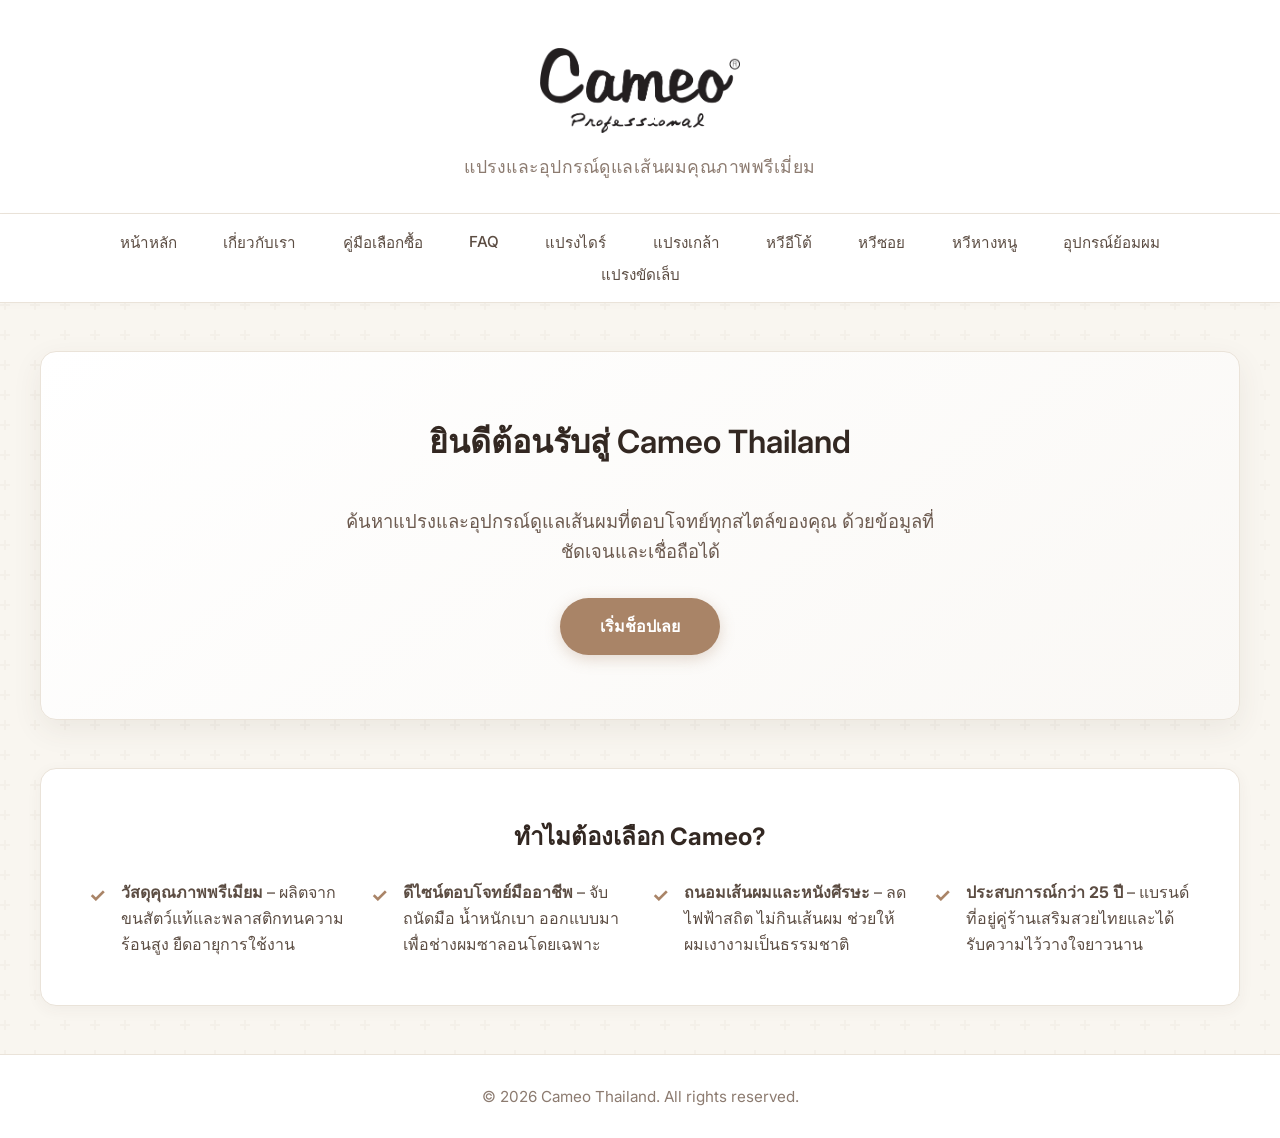
==== index.html @ b10dce87 "fix: update features section for end users" ====
<!DOCTYPE html>
<html lang="th">
<head>
  <meta charset="UTF-8" />
  <meta http-equiv="X-UA-Compatible" content="IE=edge" />
  <meta name="viewport" content="width=device-width, initial-scale=1.0" />
  <title>Cameo Thailand – แปรงและอุปกรณ์ดูแลเส้นผม</title>
  <meta name="description" content="Cameo Thailand จำหน่ายแปรงผม แปรงไดร์ หวีอีโต้ หวีซอย แปรงเกล้า อุปกรณ์ย้อมผม และแปรงขัดเล็บคุณภาพสูง พร้อมรับ AI‑SEO คำตอบชัดเจน" />
  <link rel="preconnect" href="https://fonts.googleapis.com" />
  <link rel="preconnect" href="https://fonts.gstatic.com" crossorigin />
  <link href="https://fonts.googleapis.com/css2?family=Inter:wght@400;600;700&display=swap" rel="stylesheet" />
  <link rel="stylesheet" href="style.css" />
  <script type="application/ld+json">
  {
    "@context": "https://schema.org",
    "@type": "Organization",
    "url": "https://cameothailand.com",
    "logo": "https://drive.google.com/uc?export=download&id=1iUZWUzO4jejnuK8dnJHIzo5F1_vax4Jj",
    "name": "Cameo Thailand",
    "sameAs": [
      "https://www.facebook.com/cameothailand",
      "https://www.instagram.com/cameothailand"
    ]
  }
  </script>
</head>
<body>
  <header class="header">
    <img src="resource/Cameo image/Logo%20Cameo.png" alt="Cameo Thailand Logo" class="logo" />
    <h1 class="site-title">Cameo Thailand</h1>
    <p class="tagline">แปรงและอุปกรณ์ดูแลเส้นผมคุณภาพพรีเมี่ยม</p>
  </header>
  <nav class="nav">
    <ul id="main-nav">
      <li><a href="index.html">หน้าหลัก</a></li>
      <li><a href="about.html">เกี่ยวกับเรา</a></li>
      <li><a href="buying-guide.html">คู่มือเลือกซื้อ</a></li>
      <li><a href="faq.html">FAQ</a></li>
      <li><a href="category-1.html">แปรงไดร์</a></li>
      <li><a href="category-2.html">แปรงเกล้า</a></li>
      <li><a href="category-3.html">หวีอีโต้</a></li>
      <li><a href="category-4.html">หวีซอย</a></li>
      <li><a href="category-5.html">หวีหางหนู</a></li>
      <li><a href="category-6.html">อุปกรณ์ย้อมผม</a></li>
      <li><a href="category-7.html">แปรงขัดเล็บ</a></li>
    </ul>
  </nav>
  <main class="main">
    <section class="hero">
      <h2>ยินดีต้อนรับสู่ Cameo Thailand</h2>
      <p>ค้นหาแปรงและอุปกรณ์ดูแลเส้นผมที่ตอบโจทย์ทุกสไตล์ของคุณ ด้วยข้อมูลที่ชัดเจนและเชื่อถือได้</p>
      <a href="category-1.html" class="cta-button">เริ่มช็อปเลย</a>
    </section>
    <section class="features">
      <h3>ทำไมต้องเลือก Cameo?</h3>
      <ul>
        <li><strong>วัสดุคุณภาพพรีเมียม</strong> – ผลิตจากขนสัตว์แท้และพลาสติกทนความร้อนสูง ยืดอายุการใช้งาน</li>
        <li><strong>ดีไซน์ตอบโจทย์มืออาชีพ</strong> – จับถนัดมือ น้ำหนักเบา ออกแบบมาเพื่อช่างผมซาลอนโดยเฉพาะ</li>
        <li><strong>ถนอมเส้นผมและหนังศีรษะ</strong> – ลดไฟฟ้าสถิต ไม่กินเส้นผม ช่วยให้ผมเงางามเป็นธรรมชาติ</li>
        <li><strong>ประสบการณ์กว่า 25 ปี</strong> – แบรนด์ที่อยู่คู่ร้านเสริมสวยไทยและได้รับความไว้วางใจยาวนาน</li>
      </ul>
    </section>
  </main>
  <footer class="footer">
    <p>© 2026 Cameo Thailand. All rights reserved.</p>
  </footer>

  <!-- Breadcrumb structured data (optional) -->
  <script type="application/ld+json">
  {
    "@context": "https://schema.org",
    "@type": "BreadcrumbList",
    "itemListElement": [
      {"@type": "ListItem", "position": 1, "name": "Home", "item": "https://cameothailand.com"}
    ]
  }
  </script>
</body>
</html>
---- style.css ----
/* style.css – Premium Salon Theme (Warm/Earth Tones) */

/* Global reset */
* {
  margin: 0;
  padding: 0;
  box-sizing: border-box;
}

html {
  scroll-behavior: smooth;
  font-family: 'Inter', sans-serif;
  background-color: #F9F6F0; /* Cream / Warm beige background */
  color: #4A3B32; /* Dark brown text for contrast and elegance */
}

body {
  min-height: 100vh;
  display: flex;
  flex-direction: column;
  align-items: center;
  background-image: url('data:image/svg+xml,%3Csvg width="60" height="60" viewBox="0 0 60 60" xmlns="http://www.w3.org/2000/svg"%3E%3Cg fill="none" fill-rule="evenodd"%3E%3Cg fill="%23d6cdc4" fill-opacity="0.15"%3E%3Cpath d="M36 34v-4h-2v4h-4v2h4v4h2v-4h4v-2h-4zm0-30V0h-2v4h-4v2h4v4h2V6h4V4h-4zM6 34v-4H4v4H0v2h4v4h2v-4h4v-2H6zM6 4V0H4v4H0v2h4v4h2V6h4V4H6z"/%3E%3C/g%3E%3C/g%3E%3C/svg%3E');
}

/* Header */
header.header {
  width: 100%;
  padding: 3rem 1rem 2rem;
  text-align: center;
  background: #FFFFFF;
  border-bottom: 1px solid #EAE3D9;
  box-shadow: 0 4px 20px rgba(74, 59, 50, 0.05);
}

header.header .logo {
  max-width: 200px;
  height: auto;
  margin-bottom: 1rem;
}

header.header .site-title {
  font-size: 2.2rem;
  font-weight: 700;
  color: #332822;
  margin-bottom: 0.5rem;
  display: none; /* Hide text title if logo is prominent enough */
}

header.header .tagline {
  font-size: 1.1rem;
  color: #8C7B70;
  font-weight: 400;
  letter-spacing: 0.5px;
}

/* Navigation */
nav.nav {
  width: 100%;
  background: #FFFFFF;
  border-bottom: 1px solid #EAE3D9;
  position: sticky;
  top: 0;
  z-index: 100;
  box-shadow: 0 2px 10px rgba(0,0,0,0.02);
}

nav.nav ul {
  display: flex;
  flex-wrap: wrap;
  gap: 0.5rem;
  justify-content: center;
  list-style: none;
  padding: 1rem;
  max-width: 1200px;
  margin: 0 auto;
}

nav.nav a {
  text-decoration: none;
  color: #5C4D43;
  padding: 0.6rem 1.2rem;
  border-radius: 20px;
  font-weight: 500;
  font-size: 0.95rem;
  background: transparent;
  transition: all 0.3s ease;
}

nav.nav a:hover, nav.nav a.active {
  background: #EADAC6;
  color: #332822;
}

/* Main Content */
main.main {
  width: 95%;
  max-width: 1200px;
  flex: 1;
  padding: 3rem 0;
}

main.main h2 {
  font-size: 2rem;
  color: #332822;
  text-align: center;
  margin-bottom: 2.5rem;
  font-weight: 600;
  position: relative;
}

main.main h2::after {
  content: '';
  display: block;
  width: 60px;
  height: 3px;
  background: #D8C3A5;
  margin: 1rem auto 0;
  border-radius: 2px;
}

/* Hero Section */
section.hero {
  text-align: center;
  padding: 4rem 2rem;
  margin-bottom: 3rem;
  border-radius: 16px;
  background: linear-gradient(145deg, #FFFFFF, #FAF8F5);
  box-shadow: 0 10px 30px rgba(74, 59, 50, 0.08);
  border: 1px solid #EAE3D9;
}

section.hero h2 {
  border: none;
}
section.hero h2::after {
  display: none;
}

section.hero p {
  font-size: 1.15rem;
  margin-bottom: 2rem;
  color: #6C5A4F;
  max-width: 600px;
  margin-inline: auto;
  line-height: 1.6;
}

.cta-button {
  display: inline-block;
  background: #A98467;
  color: #FFFFFF;
  padding: 1rem 2.5rem;
  border-radius: 30px;
  font-weight: 600;
  text-decoration: none;
  transition: all 0.3s ease;
  box-shadow: 0 4px 15px rgba(169, 132, 103, 0.3);
}

.cta-button:hover {
  background: #8A6A51;
  transform: translateY(-2px);
  box-shadow: 0 6px 20px rgba(169, 132, 103, 0.4);
}

/* Product Grid (Replacing Table) */
.product-grid {
  display: grid;
  grid-template-columns: repeat(auto-fill, minmax(280px, 1fr));
  gap: 2rem;
}

.product-card {
  background: #FFFFFF;
  border-radius: 12px;
  overflow: hidden;
  box-shadow: 0 4px 15px rgba(74, 59, 50, 0.06);
  border: 1px solid #F0EAE1;
  transition: transform 0.3s ease, box-shadow 0.3s ease;
  display: flex;
  flex-direction: column;
}

.product-card:hover {
  transform: translateY(-5px);
  box-shadow: 0 12px 25px rgba(74, 59, 50, 0.12);
}

.product-image-wrapper {
  width: 100%;
  aspect-ratio: 4 / 3;
  background: #FAFAFA;
  display: flex;
  align-items: center;
  justify-content: center;
  padding: 1rem;
  border-bottom: 1px solid #F0EAE1;
  position: relative;
  overflow: hidden;
}

.product-image-wrapper img {
  width: 100%;
  height: 100%;
  object-fit: contain;
  mix-blend-mode: multiply;
  transition: transform 0.3s ease;
}

/* Specific class for tall vertical brushes to lay flat */
.product-image-wrapper img.rotate-vertical {
  transform: rotate(90deg) scale(1.3);
}

.product-details {
  padding: 1.5rem;
  display: flex;
  flex-direction: column;
  flex: 1;
}

.product-code {
  font-size: 0.85rem;
  color: #A98467;
  font-weight: 600;
  margin-bottom: 0.5rem;
  letter-spacing: 0.5px;
}

.product-name {
  font-size: 1.1rem;
  color: #332822;
  font-weight: 600;
  margin-bottom: 1rem;
  line-height: 1.4;
  flex: 1;
}

.product-price {
  font-size: 1.25rem;
  color: #8A6A51;
  font-weight: 700;
  border-top: 1px solid #F0EAE1;
  padding-top: 1rem;
  margin-top: auto;
}

.product-price::after {
  content: ' THB';
  font-size: 0.85rem;
  font-weight: 500;
  color: #8C7B70;
}

/* Features List on Home Page */
section.features {
  background: #FFFFFF;
  padding: 3rem;
  border-radius: 16px;
  box-shadow: 0 4px 15px rgba(74, 59, 50, 0.05);
  border: 1px solid #EAE3D9;
}

section.features h3 {
  font-size: 1.5rem;
  color: #332822;
  margin-bottom: 1.5rem;
  text-align: center;
}

section.features ul {
  list-style: none;
  display: grid;
  grid-template-columns: repeat(auto-fit, minmax(250px, 1fr));
  gap: 1.5rem;
}

section.features li {
  position: relative;
  padding-left: 2rem;
  line-height: 1.6;
  color: #5C4D43;
}

section.features li::before {
  content: '✓';
  position: absolute;
  left: 0;
  top: 0;
  color: #A98467;
  font-weight: bold;
  font-size: 1.2rem;
}

/* Footer */
footer.footer {
  width: 100%;
  text-align: center;
  padding: 2rem 0;
  background: #FFFFFF;
  border-top: 1px solid #EAE3D9;
  color: #8C7B70;
  font-size: 0.95rem;
  margin-top: auto;
}

@media (max-width: 768px) {
  nav.nav ul { gap: 0.25rem; }
  nav.nav a { padding: 0.5rem 0.8rem; font-size: 0.9rem; }
  header.header .logo { max-width: 160px; }
  .product-grid { grid-template-columns: repeat(auto-fill, minmax(200px, 1fr)); }
  section.hero { padding: 3rem 1.5rem; }
}
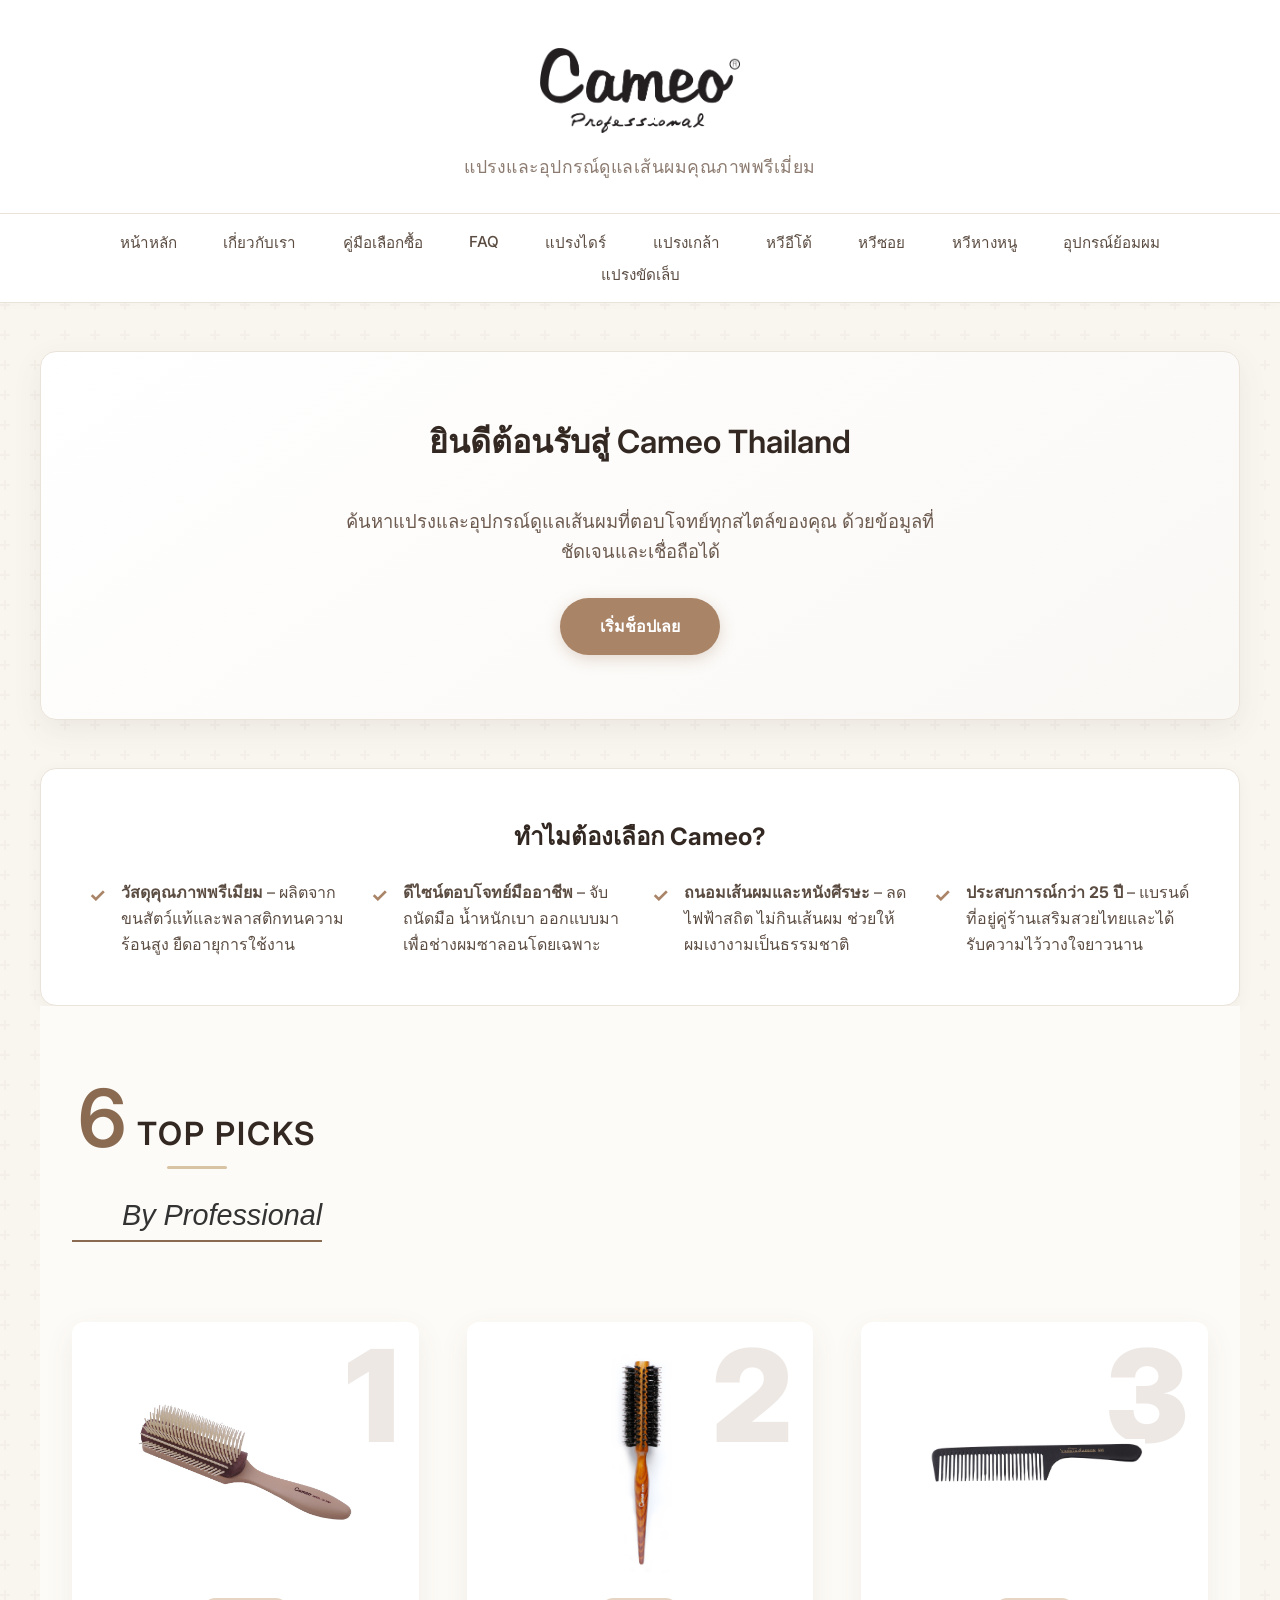
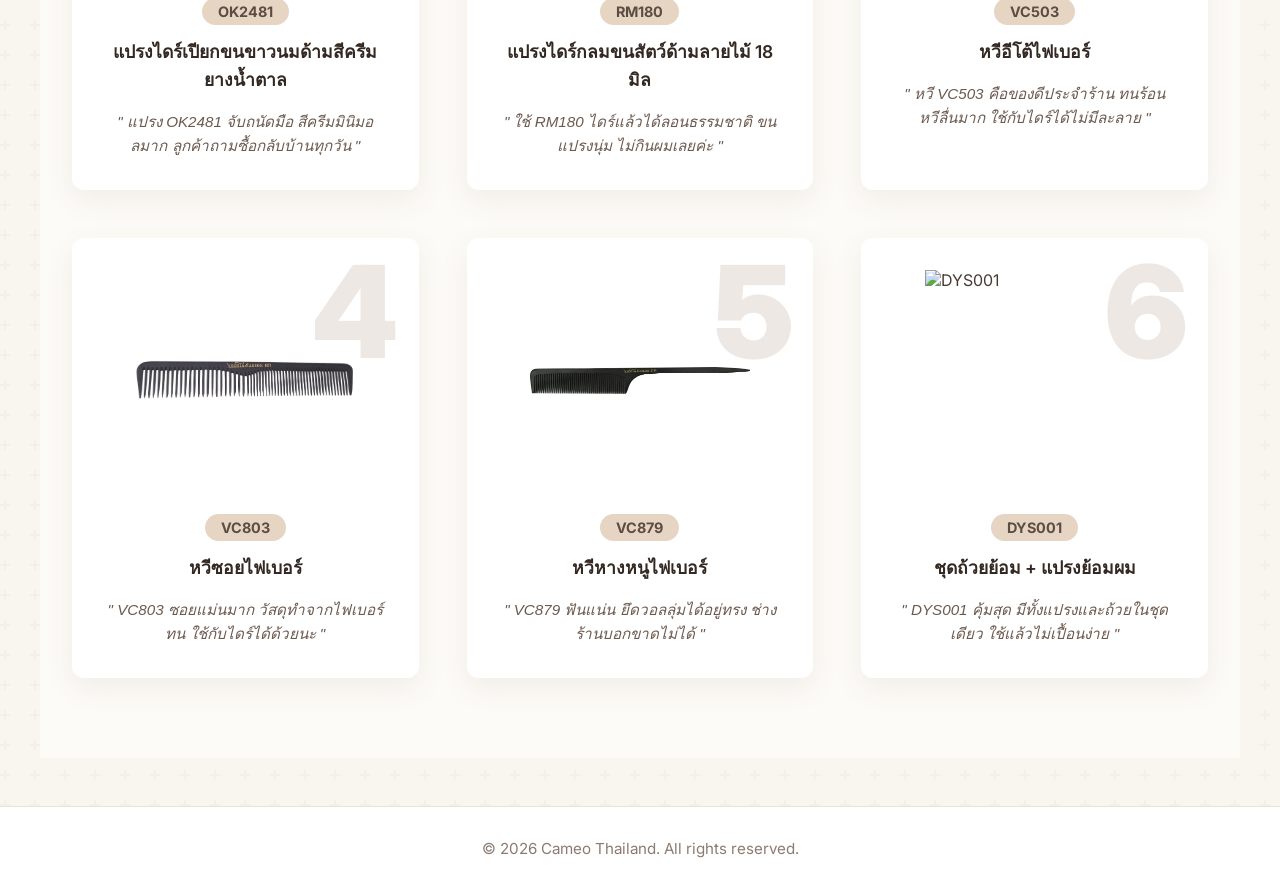
==== commit 76ec65d5: "feat: add 6 Top Picks section inspired by catalog" ====
--- a/index.html
+++ b/index.html
@@ -60,6 +60,81 @@
         <li><strong>ประสบการณ์กว่า 25 ปี</strong> – แบรนด์ที่อยู่คู่ร้านเสริมสวยไทยและได้รับความไว้วางใจยาวนาน</li>
       </ul>
     </section>
+
+    <section class="top-picks-section">
+      <div class="top-picks-header">
+        <h2 class="top-picks-title"><span>6</span> TOP PICKS</h2>
+        <p class="top-picks-subtitle">By Professional</p>
+      </div>
+      
+      <div class="top-picks-grid">
+        <!-- Pick 1 -->
+        <div class="top-pick-card">
+          <div class="pick-number">1</div>
+          <img src="resource/Cameo image/1 แปรงไดร์กลม แปรงไดร์เปียก/OK2481.jpg" alt="OK2481" class="pick-img rotate-diagonal" />
+          <div class="pick-info">
+            <span class="pick-badge">OK2481</span>
+            <h4>แปรงไดร์เปียกขนขาวนมด้ามสีครีมยางน้ำตาล</h4>
+            <p>" แปรง OK2481 จับถนัดมือ สีครีมมินิมอลมาก ลูกค้าถามซื้อกลับบ้านทุกวัน "</p>
+          </div>
+        </div>
+
+        <!-- Pick 2 -->
+        <div class="top-pick-card">
+          <div class="pick-number">2</div>
+          <img src="resource/Cameo image/1 แปรงไดร์กลม แปรงไดร์เปียก/RM180.jpg" alt="RM180" class="pick-img rotate-diagonal-reverse" />
+          <div class="pick-info">
+            <span class="pick-badge">RM180</span>
+            <h4>แปรงไดร์กลมขนสัตว์ด้ามลายไม้ 18 มิล</h4>
+            <p>" ใช้ RM180 ไดร์แล้วได้ลอนธรรมชาติ ขนแปรงนุ่ม ไม่กินผมเลยค่ะ "</p>
+          </div>
+        </div>
+
+        <!-- Pick 3 -->
+        <div class="top-pick-card">
+          <div class="pick-number">3</div>
+          <img src="resource/Cameo image/3 หวีอีโต้/VC503.jpg" alt="VC503" class="pick-img rotate-diagonal" />
+          <div class="pick-info">
+            <span class="pick-badge">VC503</span>
+            <h4>หวีอีโต้ไฟเบอร์</h4>
+            <p>" หวี VC503 คือของดีประจำร้าน ทนร้อน หวีลื่นมาก ใช้กับไดร์ได้ไม่มีละลาย "</p>
+          </div>
+        </div>
+
+        <!-- Pick 4 -->
+        <div class="top-pick-card">
+          <div class="pick-number">4</div>
+          <img src="resource/Cameo image/4 หวีซอย หวีสาง/VC803.jpg" alt="VC803" class="pick-img rotate-diagonal-reverse" />
+          <div class="pick-info">
+            <span class="pick-badge">VC803</span>
+            <h4>หวีซอยไฟเบอร์</h4>
+            <p>" VC803 ซอยแม่นมาก วัสดุทำจากไฟเบอร์ ทน ใช้กับไดร์ได้ด้วยนะ "</p>
+          </div>
+        </div>
+
+        <!-- Pick 5 -->
+        <div class="top-pick-card">
+          <div class="pick-number">5</div>
+          <img src="resource/Cameo image/5 หวีหางหนู หวียี/VC879.jpg" alt="VC879" class="pick-img rotate-diagonal" />
+          <div class="pick-info">
+            <span class="pick-badge">VC879</span>
+            <h4>หวีหางหนูไฟเบอร์</h4>
+            <p>" VC879 ฟันแน่น ยึดวอลลุ่มได้อยู่ทรง ช่างร้านบอกขาดไม่ได้ "</p>
+          </div>
+        </div>
+
+        <!-- Pick 6 -->
+        <div class="top-pick-card">
+          <div class="pick-number">6</div>
+          <img src="resource/Cameo image/6 อุปกรณ์ย้อมผม/DYS001.png" alt="DYS001" class="pick-img" />
+          <div class="pick-info">
+            <span class="pick-badge">DYS001</span>
+            <h4>ชุดถ้วยย้อม + แปรงย้อมผม</h4>
+            <p>" DYS001 คุ้มสุด มีทั้งแปรงและถ้วยในชุดเดียว ใช้แล้วไม่เปื้อนง่าย "</p>
+          </div>
+        </div>
+      </div>
+    </section>
   </main>
   <footer class="footer">
     <p>© 2026 Cameo Thailand. All rights reserved.</p>
--- a/style.css
+++ b/style.css
@@ -311,3 +311,140 @@
   .product-grid { grid-template-columns: repeat(auto-fill, minmax(200px, 1fr)); }
   section.hero { padding: 3rem 1.5rem; }
 }
+
+/* -------------------------------------- */
+/* 6 TOP PICKS SECTION (Inspired by Catalog) */
+/* -------------------------------------- */
+.top-picks-section {
+  padding: 5rem 2rem;
+  background-color: #FDFBF7;
+  max-width: 1200px;
+  margin: 0 auto;
+  overflow: hidden;
+}
+
+.top-picks-header {
+  text-align: left;
+  margin-bottom: 3rem;
+  border-bottom: 2px solid #8A6A51;
+  display: inline-block;
+  padding-bottom: 0.5rem;
+}
+
+.top-picks-title {
+  font-size: 3rem;
+  font-weight: 800;
+  color: #5C4D43;
+  letter-spacing: 2px;
+  margin: 0;
+  line-height: 1;
+}
+
+.top-picks-title span {
+  font-size: 5rem;
+  color: #8A6A51;
+  vertical-align: bottom;
+  line-height: 0.8;
+}
+
+.top-picks-subtitle {
+  font-family: 'Brush Script MT', cursive, 'Inter', sans-serif;
+  font-size: 1.8rem;
+  color: #333;
+  margin-top: -10px;
+  margin-left: 50px;
+  font-style: italic;
+}
+
+.top-picks-grid {
+  display: grid;
+  grid-template-columns: repeat(auto-fit, minmax(300px, 1fr));
+  gap: 3rem;
+  margin-top: 2rem;
+}
+
+.top-pick-card {
+  position: relative;
+  background: #FFF;
+  border-radius: 12px;
+  padding: 2rem;
+  box-shadow: 0 10px 30px rgba(92, 77, 67, 0.08);
+  transition: transform 0.3s ease, box-shadow 0.3s ease;
+  display: flex;
+  flex-direction: column;
+  align-items: center;
+  z-index: 1;
+}
+
+.top-pick-card:hover {
+  transform: translateY(-10px);
+  box-shadow: 0 15px 40px rgba(92, 77, 67, 0.15);
+}
+
+.pick-number {
+  position: absolute;
+  top: 10px;
+  right: 20px;
+  font-size: 8rem;
+  font-weight: 900;
+  color: #8A6A51;
+  opacity: 0.15;
+  z-index: -1;
+  line-height: 1;
+}
+
+.pick-img {
+  width: 100%;
+  max-width: 220px;
+  height: 220px;
+  object-fit: contain;
+  margin-bottom: 1.5rem;
+  transition: transform 0.3s ease;
+}
+
+.top-pick-card:hover .pick-img {
+  transform: scale(1.1);
+}
+
+.top-pick-card:hover .pick-img.rotate-diagonal {
+  transform: scale(1.1) rotate(25deg);
+}
+.top-pick-card:hover .pick-img.rotate-diagonal-reverse {
+  transform: scale(1.1) rotate(-25deg);
+}
+
+.pick-info {
+  text-align: center;
+}
+
+.pick-badge {
+  display: inline-block;
+  background-color: #E6D5C3;
+  color: #5C4D43;
+  padding: 0.3rem 1rem;
+  border-radius: 20px;
+  font-size: 0.9rem;
+  font-weight: 700;
+  margin-bottom: 0.8rem;
+}
+
+.pick-info h4 {
+  font-size: 1.1rem;
+  color: #332822;
+  margin-bottom: 1rem;
+  font-weight: 600;
+}
+
+.pick-info p {
+  font-size: 0.95rem;
+  color: #6C5A4F;
+  font-style: italic;
+  line-height: 1.6;
+}
+
+@media (max-width: 768px) {
+  .top-picks-title { font-size: 2.2rem; }
+  .top-picks-title span { font-size: 3.5rem; }
+  .top-picks-subtitle { font-size: 1.4rem; margin-left: 30px; }
+  .top-picks-grid { grid-template-columns: 1fr; gap: 2rem; }
+}
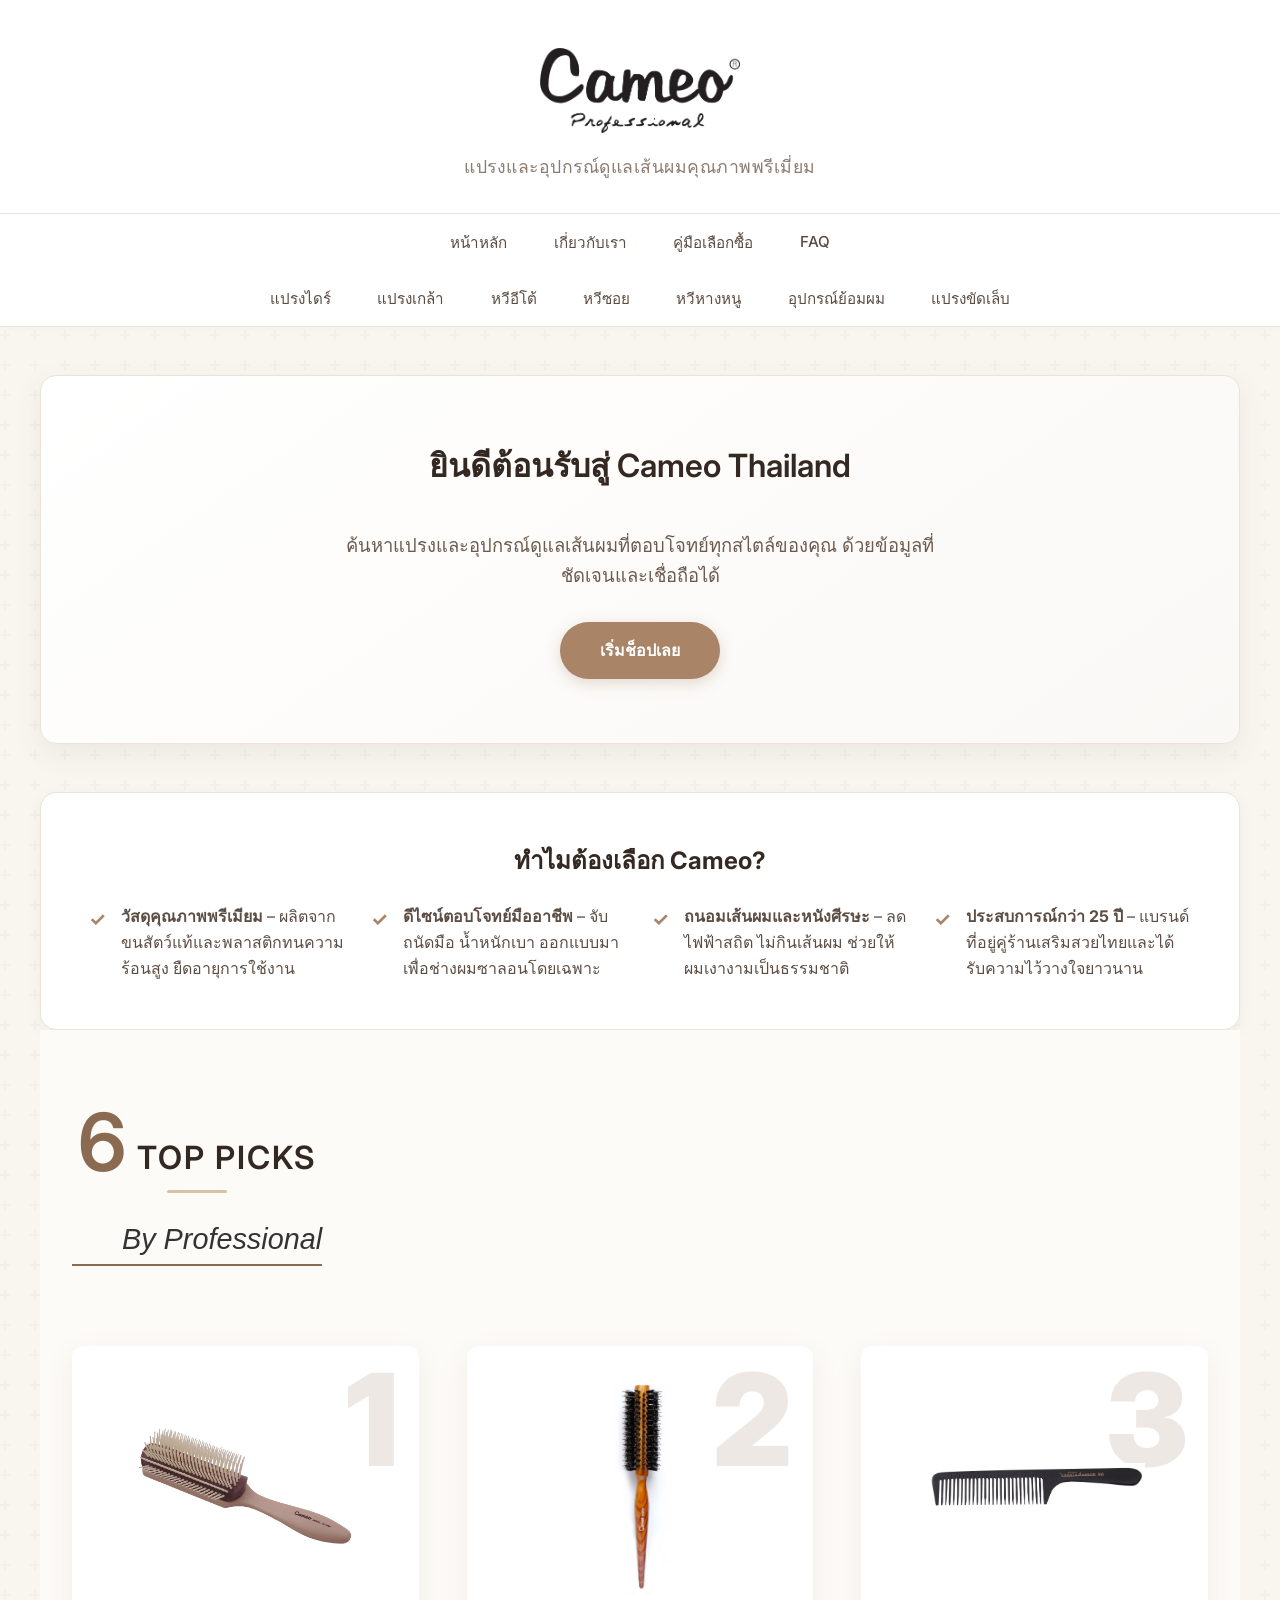
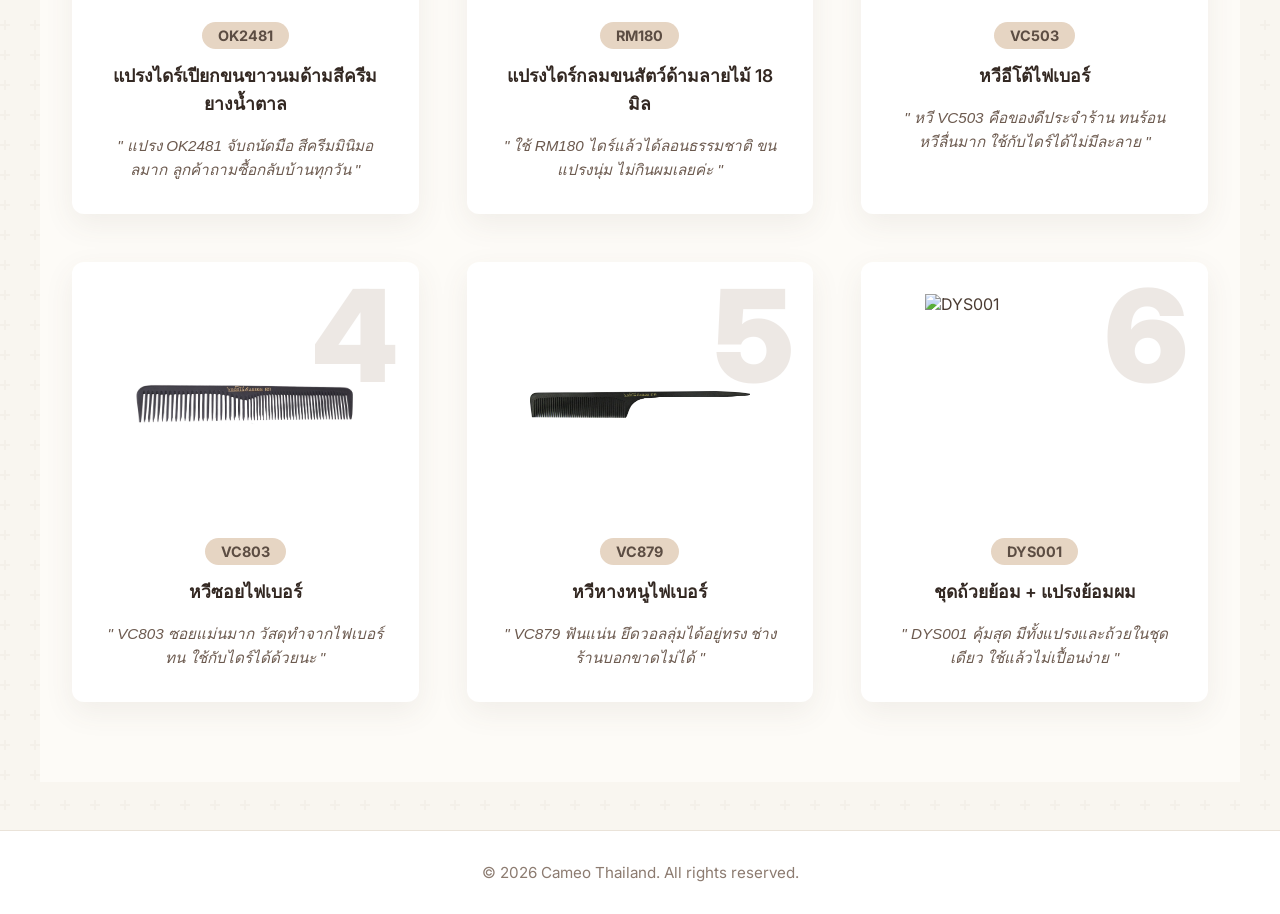
==== commit 4ea9072f: "fix: update navigation menu to 2 rows" ====
--- a/index.html
+++ b/index.html
@@ -31,11 +31,13 @@
     <p class="tagline">แปรงและอุปกรณ์ดูแลเส้นผมคุณภาพพรีเมี่ยม</p>
   </header>
   <nav class="nav">
-    <ul id="main-nav">
+    <ul class="nav-row top-row">
       <li><a href="index.html">หน้าหลัก</a></li>
       <li><a href="about.html">เกี่ยวกับเรา</a></li>
       <li><a href="buying-guide.html">คู่มือเลือกซื้อ</a></li>
       <li><a href="faq.html">FAQ</a></li>
+    </ul>
+    <ul class="nav-row bottom-row">
       <li><a href="category-1.html">แปรงไดร์</a></li>
       <li><a href="category-2.html">แปรงเกล้า</a></li>
       <li><a href="category-3.html">หวีอีโต้</a></li>
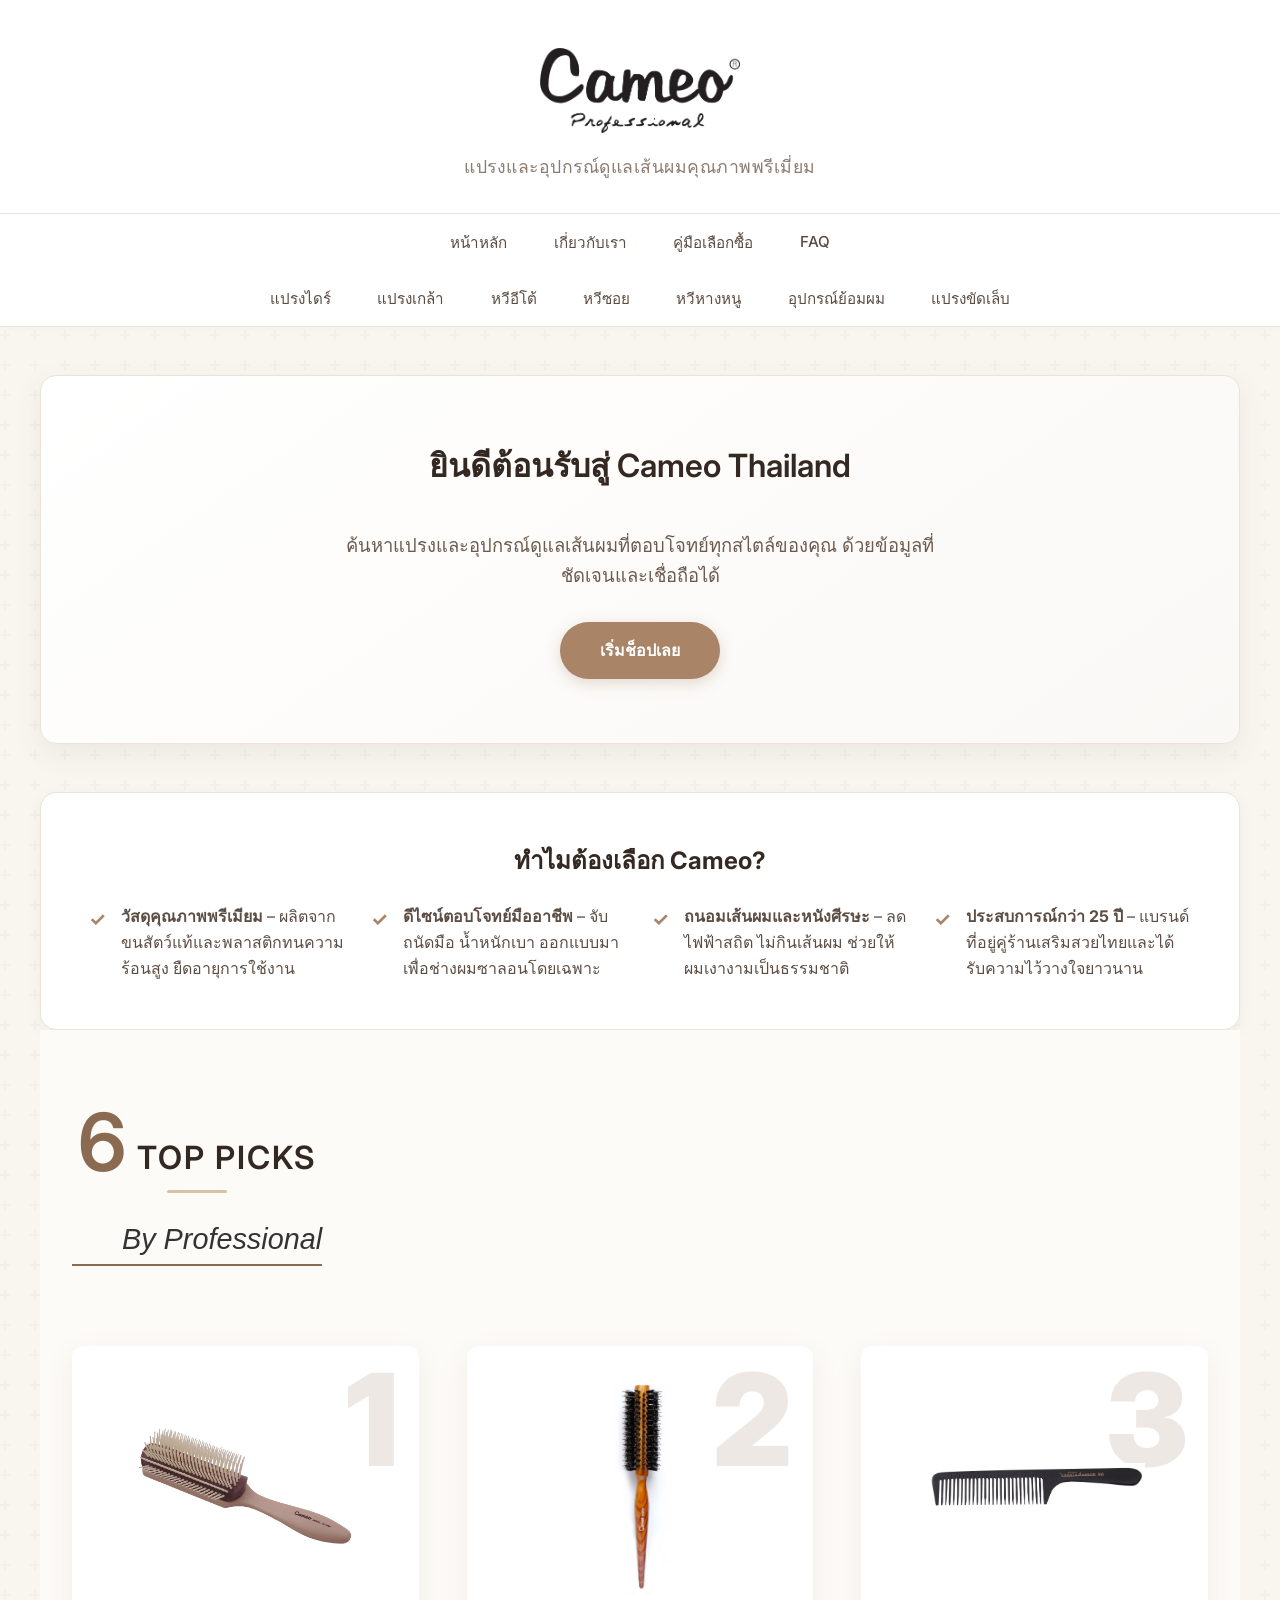
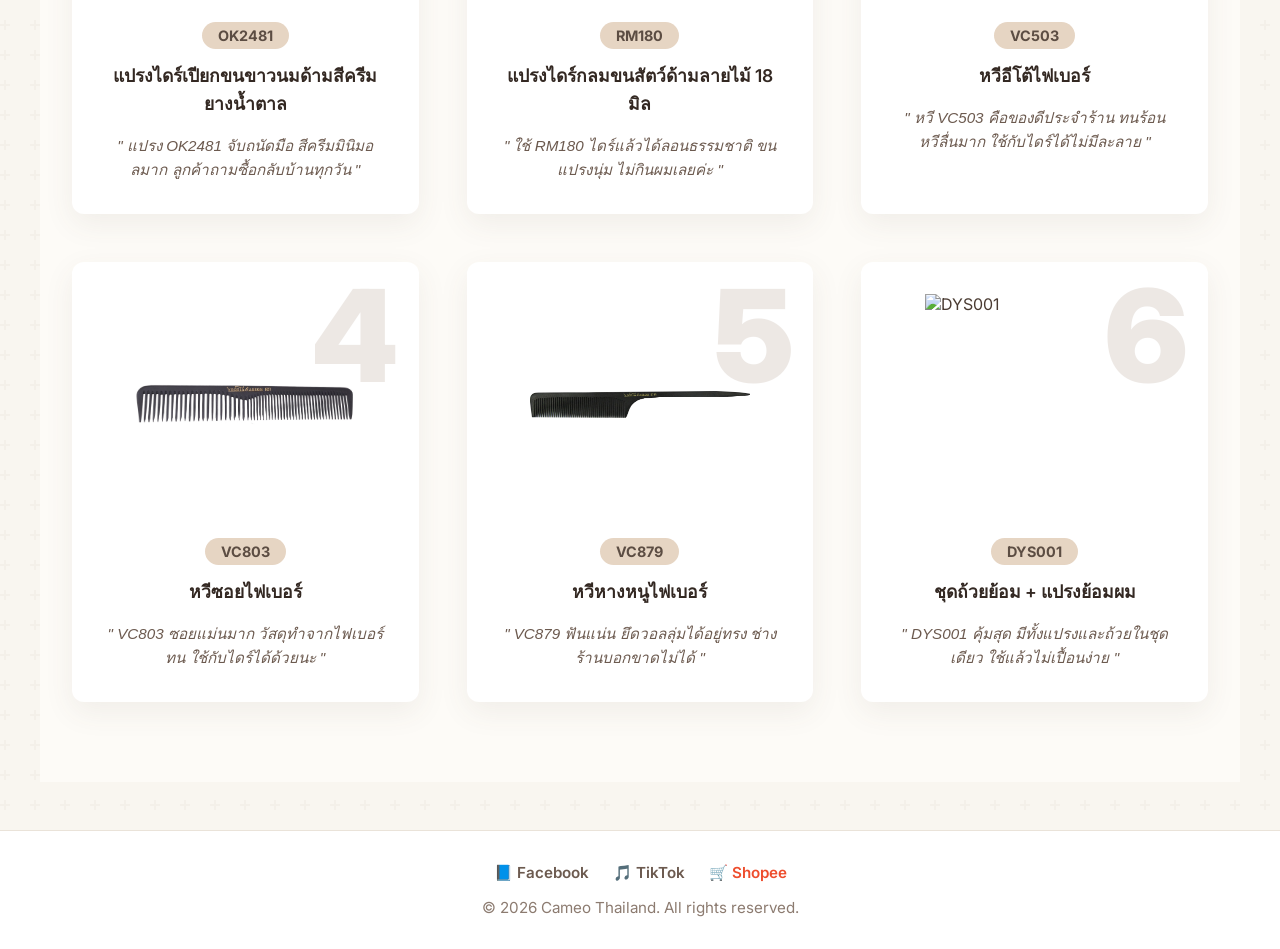
==== commit d8880485: "feat: add contact and shopping links to footer" ====
--- a/index.html
+++ b/index.html
@@ -23,6 +23,8 @@
     ]
   }
   </script>
+
+  <link rel="icon" type="image/png" href="favicon.png" />
 </head>
 <body>
   <header class="header">
@@ -138,7 +140,12 @@
       </div>
     </section>
   </main>
-  <footer class="footer">
+    <footer class="footer">
+    <div class="footer-links" style="margin-bottom: 1rem; display: flex; justify-content: center; gap: 1.5rem; flex-wrap: wrap;">
+      <a href="https://www.facebook.com/cameoprofessional/" target="_blank" rel="noopener noreferrer" style="color: #6C5A4F; text-decoration: none; font-weight: 600;">📘 Facebook</a>
+      <a href="https://www.tiktok.com/@cameo.thailand" target="_blank" rel="noopener noreferrer" style="color: #6C5A4F; text-decoration: none; font-weight: 600;">🎵 TikTok</a>
+      <a href="https://shopee.co.th/salonplus" target="_blank" rel="noopener noreferrer" style="color: #ee4d2d; text-decoration: none; font-weight: 600;">🛒 Shopee</a>
+    </div>
     <p>© 2026 Cameo Thailand. All rights reserved.</p>
   </footer>
 
--- a/style.css
+++ b/style.css
@@ -448,3 +448,58 @@
   .top-picks-subtitle { font-size: 1.4rem; margin-left: 30px; }
   .top-picks-grid { grid-template-columns: 1fr; gap: 2rem; }
 }
+
+/* -------------------------------------- */
+/* CATALOGUE INJECTED STYLES */
+/* -------------------------------------- */
+.product-desc {
+  font-size: 0.9rem;
+  color: #6C5A4F;
+  margin: -0.5rem 0 1rem 0;
+  line-height: 1.4;
+  font-style: italic;
+  display: -webkit-box;
+  -webkit-line-clamp: 2;
+  -webkit-box-orient: vertical;
+  overflow: hidden;
+}
+
+.category-features {
+  margin: 4rem auto;
+  padding: 2.5rem;
+  max-width: 900px;
+  background-color: #FDFBF7;
+  border-radius: 12px;
+  box-shadow: 0 4px 20px rgba(92, 77, 67, 0.05);
+  border: 1px solid #E6D5C3;
+}
+
+.category-features h3 {
+  font-size: 1.6rem;
+  color: #5C4D43;
+  margin-bottom: 1.5rem;
+  text-align: center;
+  font-weight: 700;
+}
+
+.category-features ul {
+  list-style: none;
+  padding: 0;
+  margin: 0;
+  display: grid;
+  grid-template-columns: repeat(auto-fit, minmax(350px, 1fr));
+  gap: 1rem 2rem;
+}
+
+.category-features li {
+  font-size: 1.05rem;
+  color: #332822;
+  line-height: 1.5;
+  padding-left: 0.5rem;
+}
+
+@media (max-width: 768px) {
+  .category-features ul {
+    grid-template-columns: 1fr;
+  }
+}
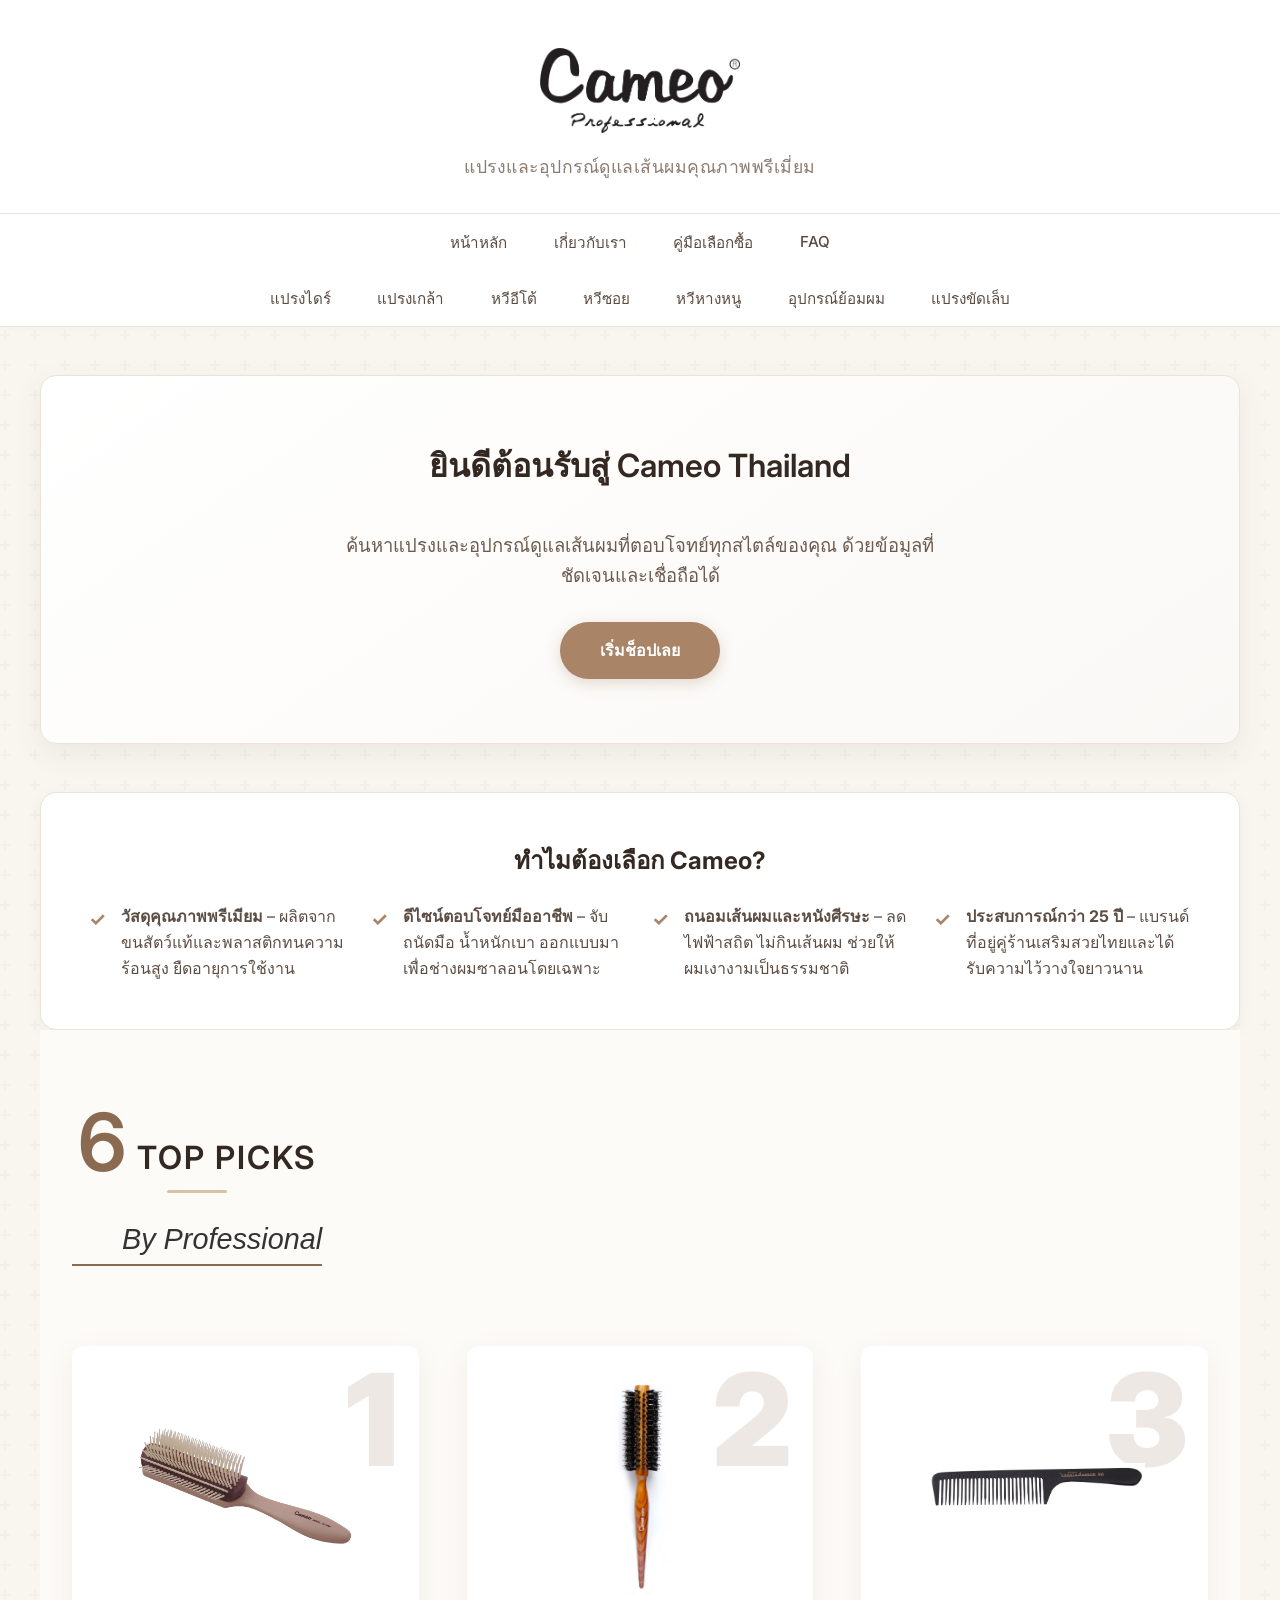
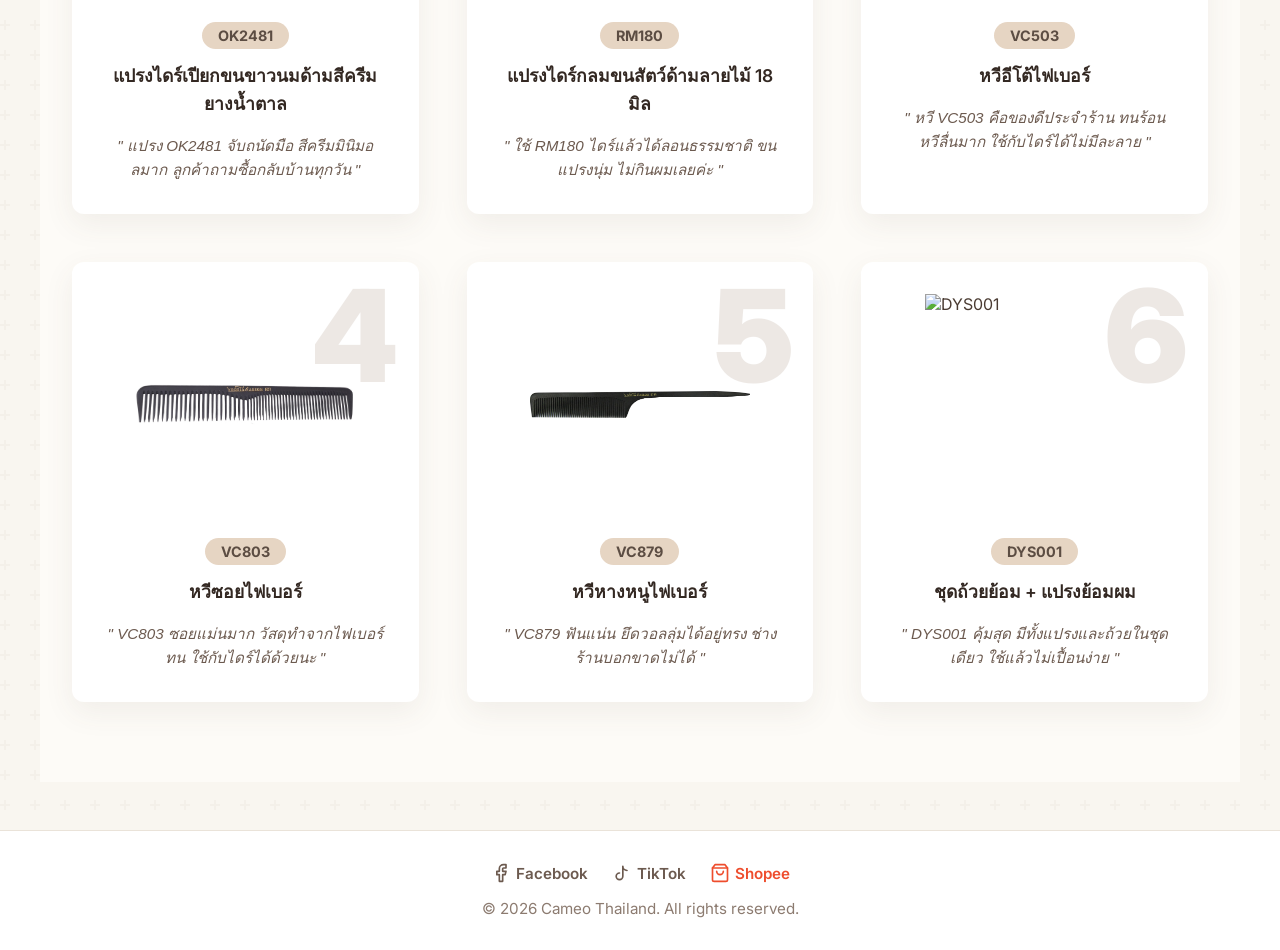
==== commit 3fdd5d15: "fix: replace emojis with professional SVG logos in footer" ====
--- a/index.html
+++ b/index.html
@@ -140,11 +140,17 @@
       </div>
     </section>
   </main>
-    <footer class="footer">
-    <div class="footer-links" style="margin-bottom: 1rem; display: flex; justify-content: center; gap: 1.5rem; flex-wrap: wrap;">
-      <a href="https://www.facebook.com/cameoprofessional/" target="_blank" rel="noopener noreferrer" style="color: #6C5A4F; text-decoration: none; font-weight: 600;">📘 Facebook</a>
-      <a href="https://www.tiktok.com/@cameo.thailand" target="_blank" rel="noopener noreferrer" style="color: #6C5A4F; text-decoration: none; font-weight: 600;">🎵 TikTok</a>
-      <a href="https://shopee.co.th/salonplus" target="_blank" rel="noopener noreferrer" style="color: #ee4d2d; text-decoration: none; font-weight: 600;">🛒 Shopee</a>
+      <footer class="footer">
+    <div class="footer-links" style="margin-bottom: 1rem; display: flex; justify-content: center; gap: 1.5rem; flex-wrap: wrap; align-items: center;">
+      <a href="https://www.facebook.com/cameoprofessional/" target="_blank" rel="noopener noreferrer" style="color: #6C5A4F; text-decoration: none; font-weight: 600; display: flex; align-items: center;">
+        <svg width="20" height="20" viewBox="0 0 24 24" fill="none" stroke="currentColor" stroke-width="2" stroke-linecap="round" stroke-linejoin="round" style="margin-right: 5px;"><path d="M18 2h-3a5 5 0 0 0-5 5v3H7v4h3v8h4v-8h3l1-4h-4V7a1 1 0 0 1 1-1h3z"></path></svg> Facebook
+      </a>
+      <a href="https://www.tiktok.com/@cameo.thailand" target="_blank" rel="noopener noreferrer" style="color: #6C5A4F; text-decoration: none; font-weight: 600; display: flex; align-items: center;">
+        <svg width="20" height="20" viewBox="0 0 24 24" fill="none" stroke="currentColor" stroke-width="2" stroke-linecap="round" stroke-linejoin="round" style="margin-right: 5px;"><path d="M9 12a4 4 0 1 0 4 4V4a5 5 0 0 0 5 5"></path></svg> TikTok
+      </a>
+      <a href="https://shopee.co.th/salonplus" target="_blank" rel="noopener noreferrer" style="color: #ee4d2d; text-decoration: none; font-weight: 600; display: flex; align-items: center;">
+        <svg width="20" height="20" viewBox="0 0 24 24" fill="none" stroke="currentColor" stroke-width="2" stroke-linecap="round" stroke-linejoin="round" style="margin-right: 5px;"><path d="M6 2L3 6v14a2 2 0 0 0 2 2h14a2 2 0 0 0 2-2V6l-3-4z"></path><line x1="3" y1="6" x2="21" y2="6"></line><path d="M16 10a4 4 0 0 1-8 0"></path></svg> Shopee
+      </a>
     </div>
     <p>© 2026 Cameo Thailand. All rights reserved.</p>
   </footer>
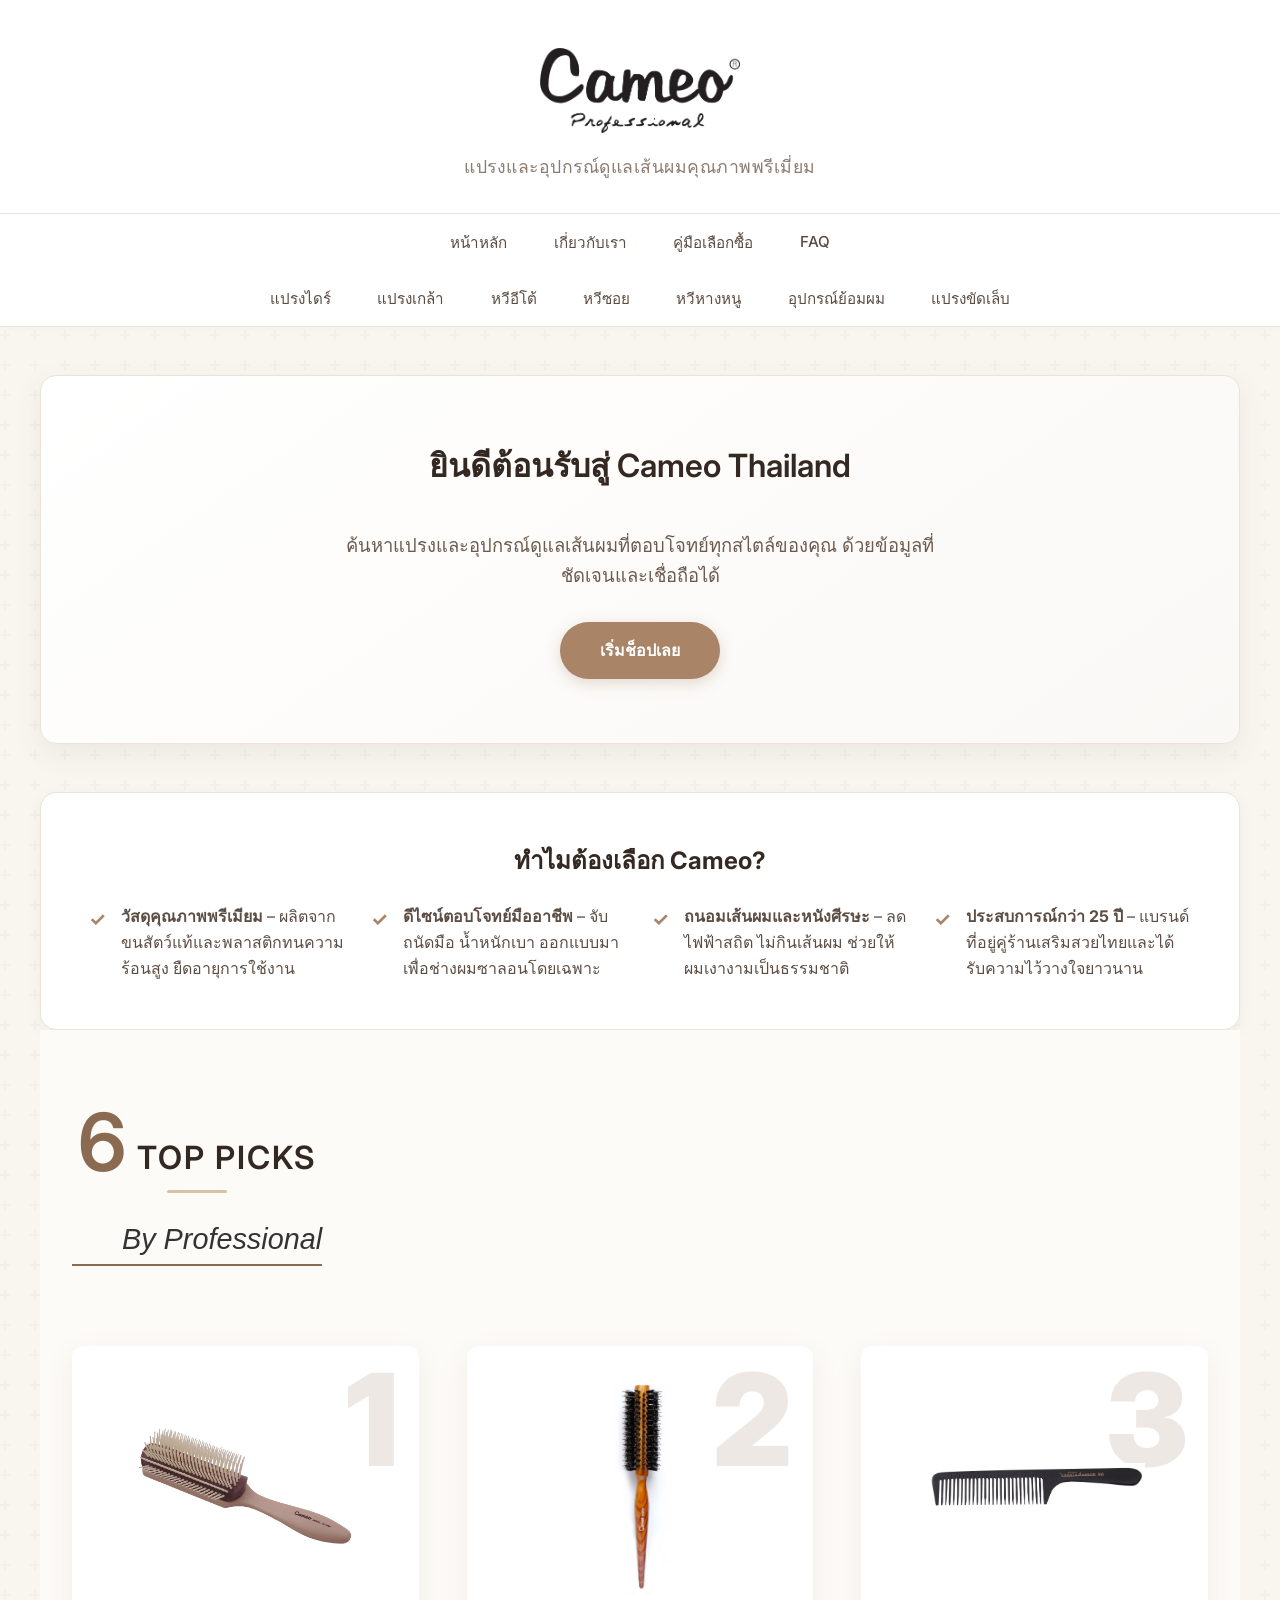
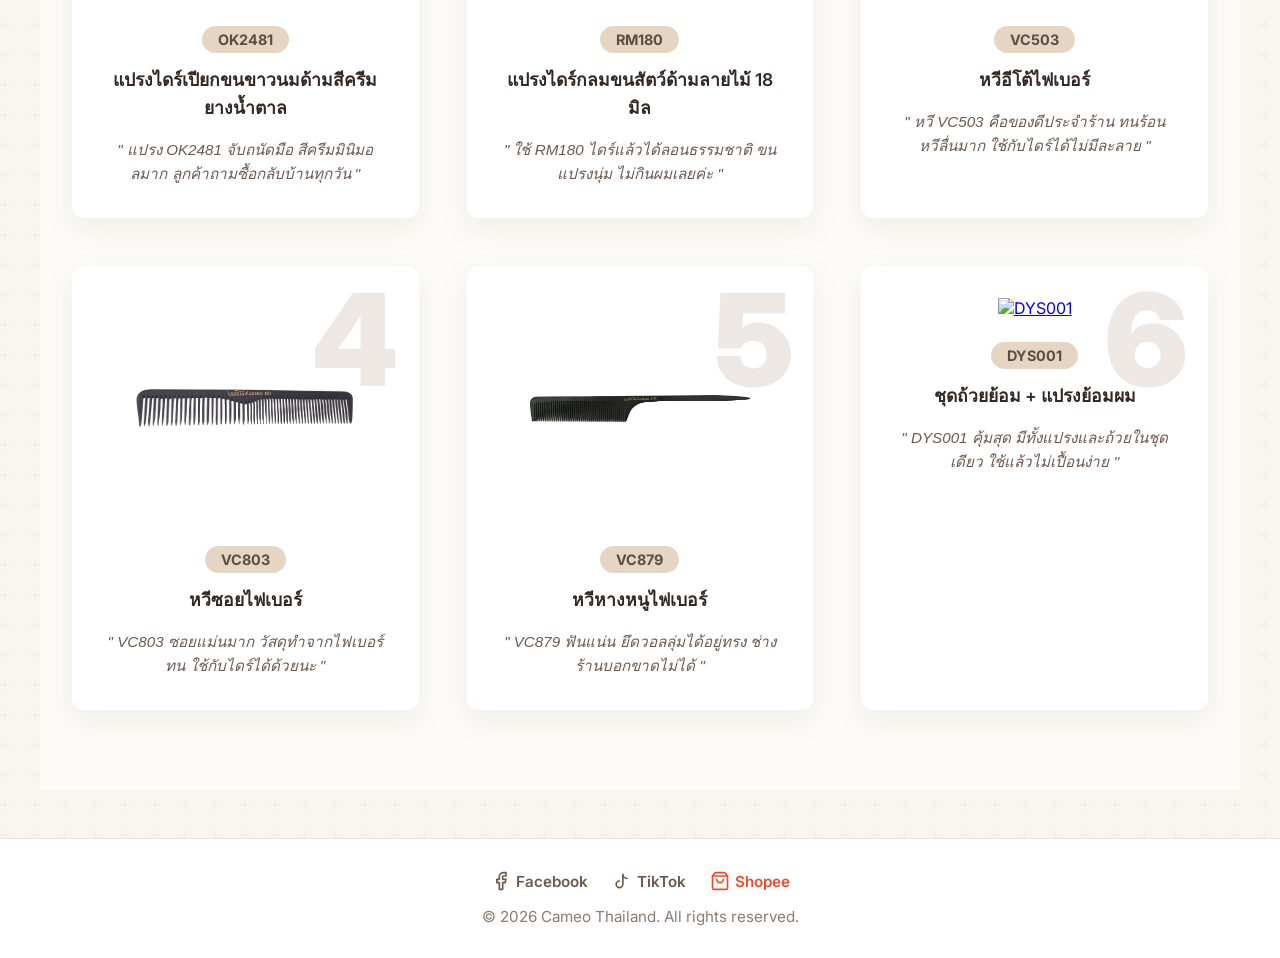
==== commit be3939f8: "feat: link top picks images to Shopee category pages" ====
--- a/index.html
+++ b/index.html
@@ -75,7 +75,7 @@
         <!-- Pick 1 -->
         <div class="top-pick-card">
           <div class="pick-number">1</div>
-          <img src="resource/Cameo image/1 แปรงไดร์กลม แปรงไดร์เปียก/OK2481.jpg" alt="OK2481" class="pick-img rotate-diagonal" />
+          <a href="https://shopee.co.th/Cameo-Blow-Dry-Brushes-แปรงไดร์กลม-แปรงไดร์เปียก-มีหลายแบบให้เลือก-(E-Series-OK-Series-RM-Series)-i.42125554.45603461690?extraParams=%7B%22display_model_id%22%3A262275173638%2C%22model_selection_logic%22%3A3%7D" target="_blank" rel="noopener noreferrer" style="display:block;"><img src="resource/Cameo image/1 แปรงไดร์กลม แปรงไดร์เปียก/OK2481.jpg" alt="OK2481" class="pick-img rotate-diagonal" /></a>
           <div class="pick-info">
             <span class="pick-badge">OK2481</span>
             <h4>แปรงไดร์เปียกขนขาวนมด้ามสีครีมยางน้ำตาล</h4>
@@ -86,7 +86,7 @@
         <!-- Pick 2 -->
         <div class="top-pick-card">
           <div class="pick-number">2</div>
-          <img src="resource/Cameo image/1 แปรงไดร์กลม แปรงไดร์เปียก/RM180.jpg" alt="RM180" class="pick-img rotate-diagonal-reverse" />
+          <a href="https://shopee.co.th/Cameo-Blow-Dry-Brushes-แปรงไดร์กลม-แปรงไดร์เปียก-มีหลายแบบให้เลือก-(E-Series-OK-Series-RM-Series)-i.42125554.45603461690?extraParams=%7B%22display_model_id%22%3A262275173638%2C%22model_selection_logic%22%3A3%7D" target="_blank" rel="noopener noreferrer" style="display:block;"><img src="resource/Cameo image/1 แปรงไดร์กลม แปรงไดร์เปียก/RM180.jpg" alt="RM180" class="pick-img rotate-diagonal-reverse" /></a>
           <div class="pick-info">
             <span class="pick-badge">RM180</span>
             <h4>แปรงไดร์กลมขนสัตว์ด้ามลายไม้ 18 มิล</h4>
@@ -97,7 +97,7 @@
         <!-- Pick 3 -->
         <div class="top-pick-card">
           <div class="pick-number">3</div>
-          <img src="resource/Cameo image/3 หวีอีโต้/VC503.jpg" alt="VC503" class="pick-img rotate-diagonal" />
+          <a href="https://shopee.co.th/Cameo-Flat-Detangle-Combs-หวีอีโต้-แปรงหวีผม-ขนาดกะทัดรัด-สีพาสเทลสดใส-พกพาง่าย-หวีลื่นไม่กินผม-i.42125554.52353442373?extraParams=%7B%22display_model_id%22%3A282275091533%2C%22model_selection_logic%22%3A3%7D" target="_blank" rel="noopener noreferrer" style="display:block;"><img src="resource/Cameo image/3 หวีอีโต้/VC503.jpg" alt="VC503" class="pick-img rotate-diagonal" /></a>
           <div class="pick-info">
             <span class="pick-badge">VC503</span>
             <h4>หวีอีโต้ไฟเบอร์</h4>
@@ -108,7 +108,7 @@
         <!-- Pick 4 -->
         <div class="top-pick-card">
           <div class="pick-number">4</div>
-          <img src="resource/Cameo image/4 หวีซอย หวีสาง/VC803.jpg" alt="VC803" class="pick-img rotate-diagonal-reverse" />
+          <a href="https://shopee.co.th/Cameo-(Cutting-Sectioning-Combs)-หวีซอย-หวีสาง-ฟันหวีแข็งแรง-ไม่หักง่าย-ออกแบบให้ใช้งานง่าย-สะดวก-i.42125554.48303505947?extraParams=%7B%22display_model_id%22%3A320334581457%2C%22model_selection_logic%22%3A3%7D" target="_blank" rel="noopener noreferrer" style="display:block;"><img src="resource/Cameo image/4 หวีซอย หวีสาง/VC803.jpg" alt="VC803" class="pick-img rotate-diagonal-reverse" /></a>
           <div class="pick-info">
             <span class="pick-badge">VC803</span>
             <h4>หวีซอยไฟเบอร์</h4>
@@ -119,7 +119,7 @@
         <!-- Pick 5 -->
         <div class="top-pick-card">
           <div class="pick-number">5</div>
-          <img src="resource/Cameo image/5 หวีหางหนู หวียี/VC879.jpg" alt="VC879" class="pick-img rotate-diagonal" />
+          <a href="https://shopee.co.th/Cameo-(Tail-Teasing-Combs)-หวีหางหนู-หวียี-สำหรับแสกผม-จัดทรง-ใช้งานง่าย-ไม่ดึงผม-น้ำหนักเบา-ทนความร้อน-i.42125554.46153515618?extraParams=%7B%22display_model_id%22%3A390334857991%2C%22model_selection_logic%22%3A3%7D" target="_blank" rel="noopener noreferrer" style="display:block;"><img src="resource/Cameo image/5 หวีหางหนู หวียี/VC879.jpg" alt="VC879" class="pick-img rotate-diagonal" /></a>
           <div class="pick-info">
             <span class="pick-badge">VC879</span>
             <h4>หวีหางหนูไฟเบอร์</h4>
@@ -130,7 +130,7 @@
         <!-- Pick 6 -->
         <div class="top-pick-card">
           <div class="pick-number">6</div>
-          <img src="resource/Cameo image/6 อุปกรณ์ย้อมผม/DYS001.png" alt="DYS001" class="pick-img" />
+          <a href="https://shopee.co.th/Cameo-(Coloring-Tools)-อุปกรณ์ย้อมผม-หวีย้อมผม-แปรงย้อมขนาดใหญ่-ขนแน่น-ป้ายสีได้รวดเร็วและทั่วถึง-i.42125554.48153511408?extraParams=%7B%22display_model_id%22%3A430334914731%2C%22model_selection_logic%22%3A3%7D" target="_blank" rel="noopener noreferrer" style="display:block;"><img src="resource/Cameo image/6 อุปกรณ์ย้อมผม/DYS001.png" alt="DYS001" class="pick-img" /></a>
           <div class="pick-info">
             <span class="pick-badge">DYS001</span>
             <h4>ชุดถ้วยย้อม + แปรงย้อมผม</h4>
--- a/style.css
+++ b/style.css
@@ -197,6 +197,12 @@
   border-bottom: 1px solid #F0EAE1;
   position: relative;
   overflow: hidden;
+}
+
+.product-image-wrapper a {
+  display: block;
+  width: 100%;
+  height: 100%;
 }
 
 .product-image-wrapper img {
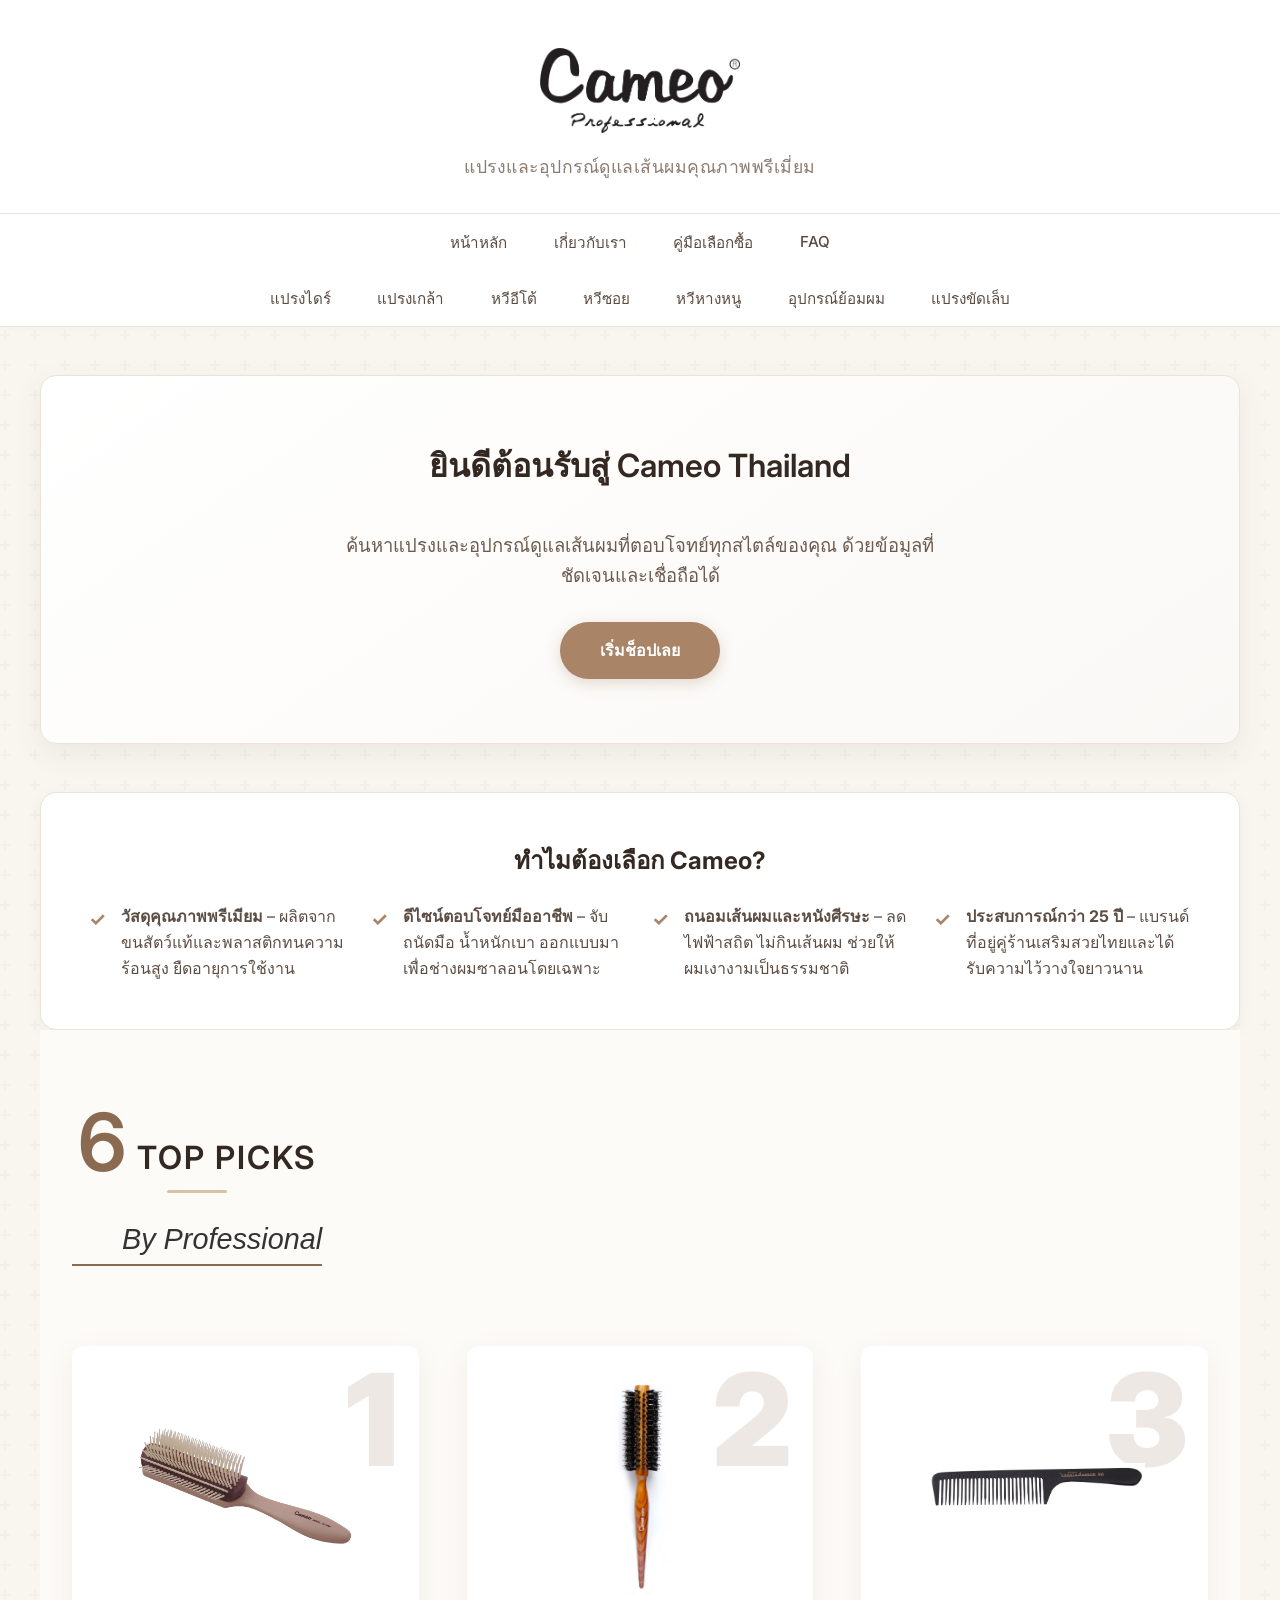
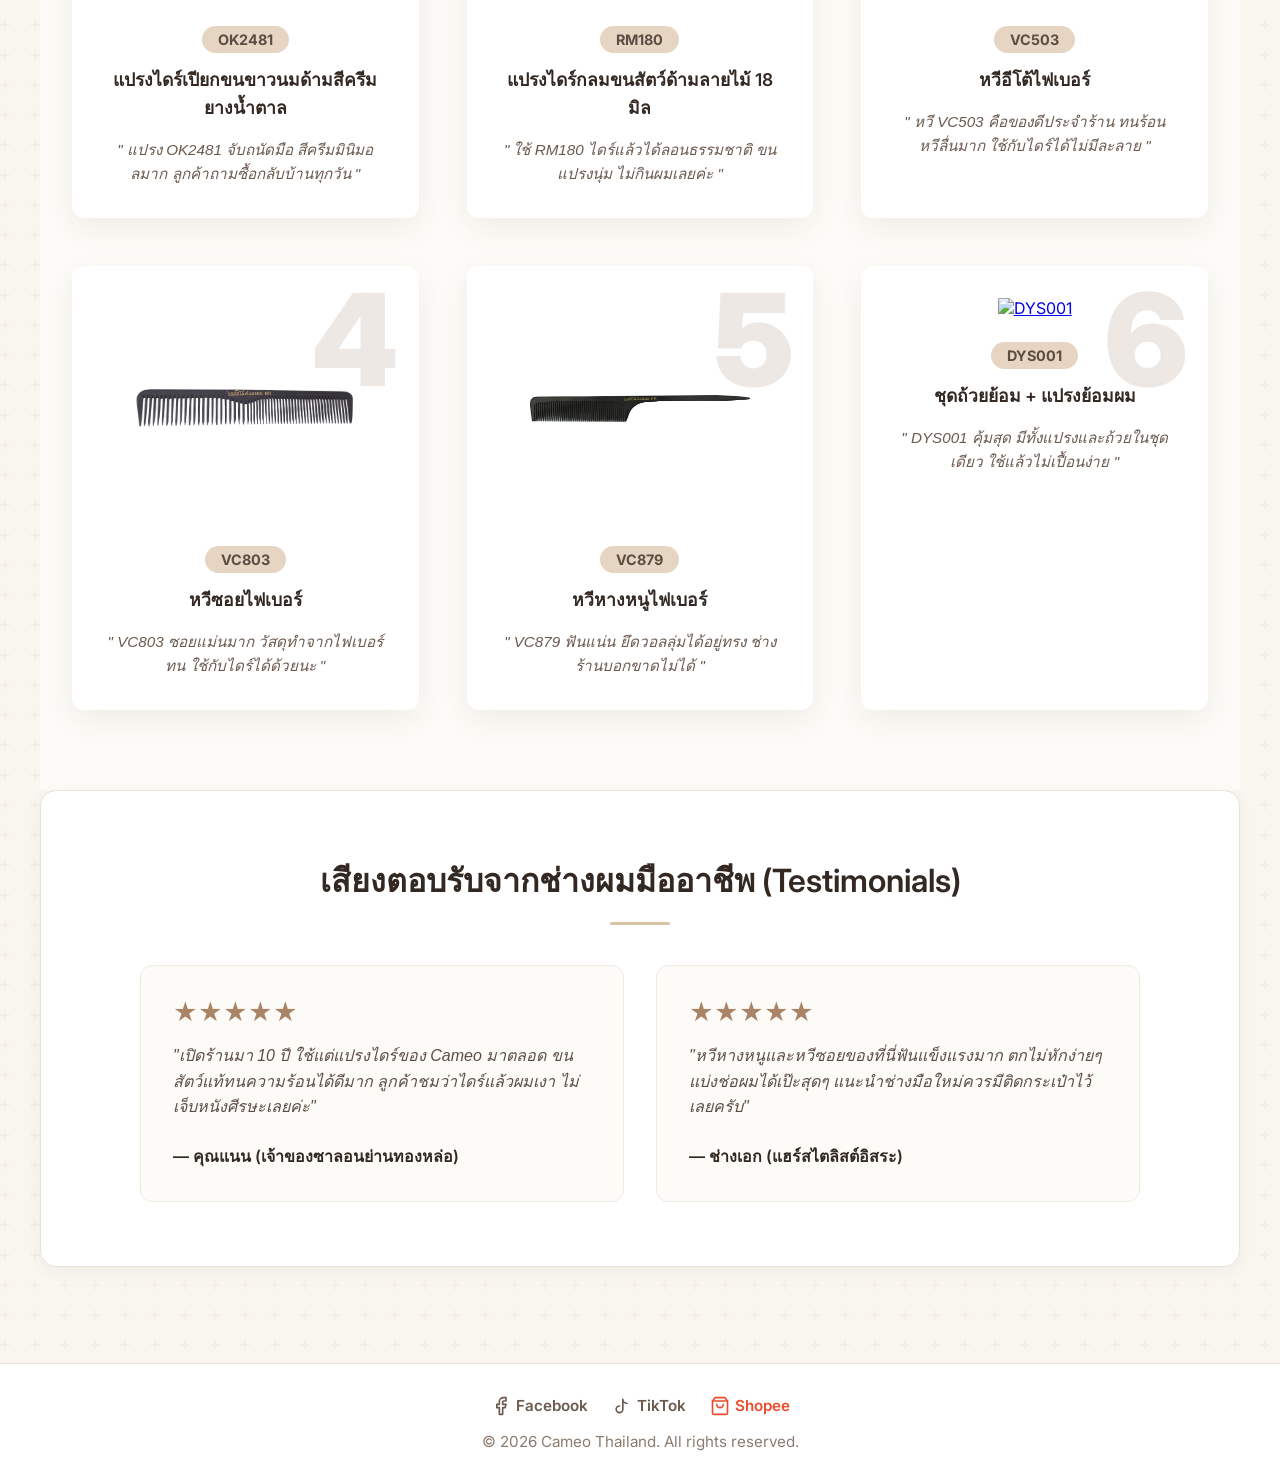
==== commit c3ea8c88: "feat: complete all AI SEO improvements including E-E-A-T, conversational FAQ, and Technical SEO" ====
--- a/index.html
+++ b/index.html
@@ -29,7 +29,7 @@
 <body>
   <header class="header">
     <img src="resource/Cameo image/Logo%20Cameo.png" alt="Cameo Thailand Logo" class="logo" />
-    <h1 class="site-title">Cameo Thailand</h1>
+    <div class="site-title">Cameo Thailand</div>
     <p class="tagline">แปรงและอุปกรณ์ดูแลเส้นผมคุณภาพพรีเมี่ยม</p>
   </header>
   <nav class="nav">
@@ -139,6 +139,22 @@
         </div>
       </div>
     </section>
+
+    <section class="testimonials" style="padding: 4rem 2rem; background: #FFFFFF; border-radius: 16px; box-shadow: 0 4px 15px rgba(74, 59, 50, 0.05); border: 1px solid #EAE3D9; margin-bottom: 3rem;">
+      <h2 style="font-size: 2rem; color: #332822; text-align: center; margin-bottom: 2.5rem; font-weight: 600;">เสียงตอบรับจากช่างผมมืออาชีพ (Testimonials)</h2>
+      <div style="display: grid; grid-template-columns: repeat(auto-fit, minmax(300px, 1fr)); gap: 2rem; max-width: 1000px; margin: 0 auto;">
+        <div style="background: #FDFBF7; padding: 2rem; border-radius: 12px; border: 1px solid #F0EAE1;">
+          <div style="color: #A98467; font-size: 1.5rem; margin-bottom: 1rem;">★★★★★</div>
+          <p style="font-style: italic; color: #5C4D43; line-height: 1.6; margin-bottom: 1.5rem;">"เปิดร้านมา 10 ปี ใช้แต่แปรงไดร์ของ Cameo มาตลอด ขนสัตว์แท้ทนความร้อนได้ดีมาก ลูกค้าชมว่าไดร์แล้วผมเงา ไม่เจ็บหนังศีรษะเลยค่ะ"</p>
+          <p style="font-weight: 600; color: #332822;">— คุณแนน (เจ้าของซาลอนย่านทองหล่อ)</p>
+        </div>
+        <div style="background: #FDFBF7; padding: 2rem; border-radius: 12px; border: 1px solid #F0EAE1;">
+          <div style="color: #A98467; font-size: 1.5rem; margin-bottom: 1rem;">★★★★★</div>
+          <p style="font-style: italic; color: #5C4D43; line-height: 1.6; margin-bottom: 1.5rem;">"หวีหางหนูและหวีซอยของที่นี่ฟันแข็งแรงมาก ตกไม่หักง่ายๆ แบ่งช่อผมได้เป๊ะสุดๆ แนะนำช่างมือใหม่ควรมีติดกระเป๋าไว้เลยครับ"</p>
+          <p style="font-weight: 600; color: #332822;">— ช่างเอก (แฮร์สไตลิสต์อิสระ)</p>
+        </div>
+      </div>
+    </section>
   </main>
       <footer class="footer">
     <div class="footer-links" style="margin-bottom: 1rem; display: flex; justify-content: center; gap: 1.5rem; flex-wrap: wrap; align-items: center;">
--- a/style.css
+++ b/style.css
@@ -99,6 +99,7 @@
   padding: 3rem 0;
 }
 
+main.main h1,
 main.main h2 {
   font-size: 2rem;
   color: #332822;
@@ -108,6 +109,7 @@
   position: relative;
 }
 
+main.main h1::after,
 main.main h2::after {
   content: '';
   display: block;
